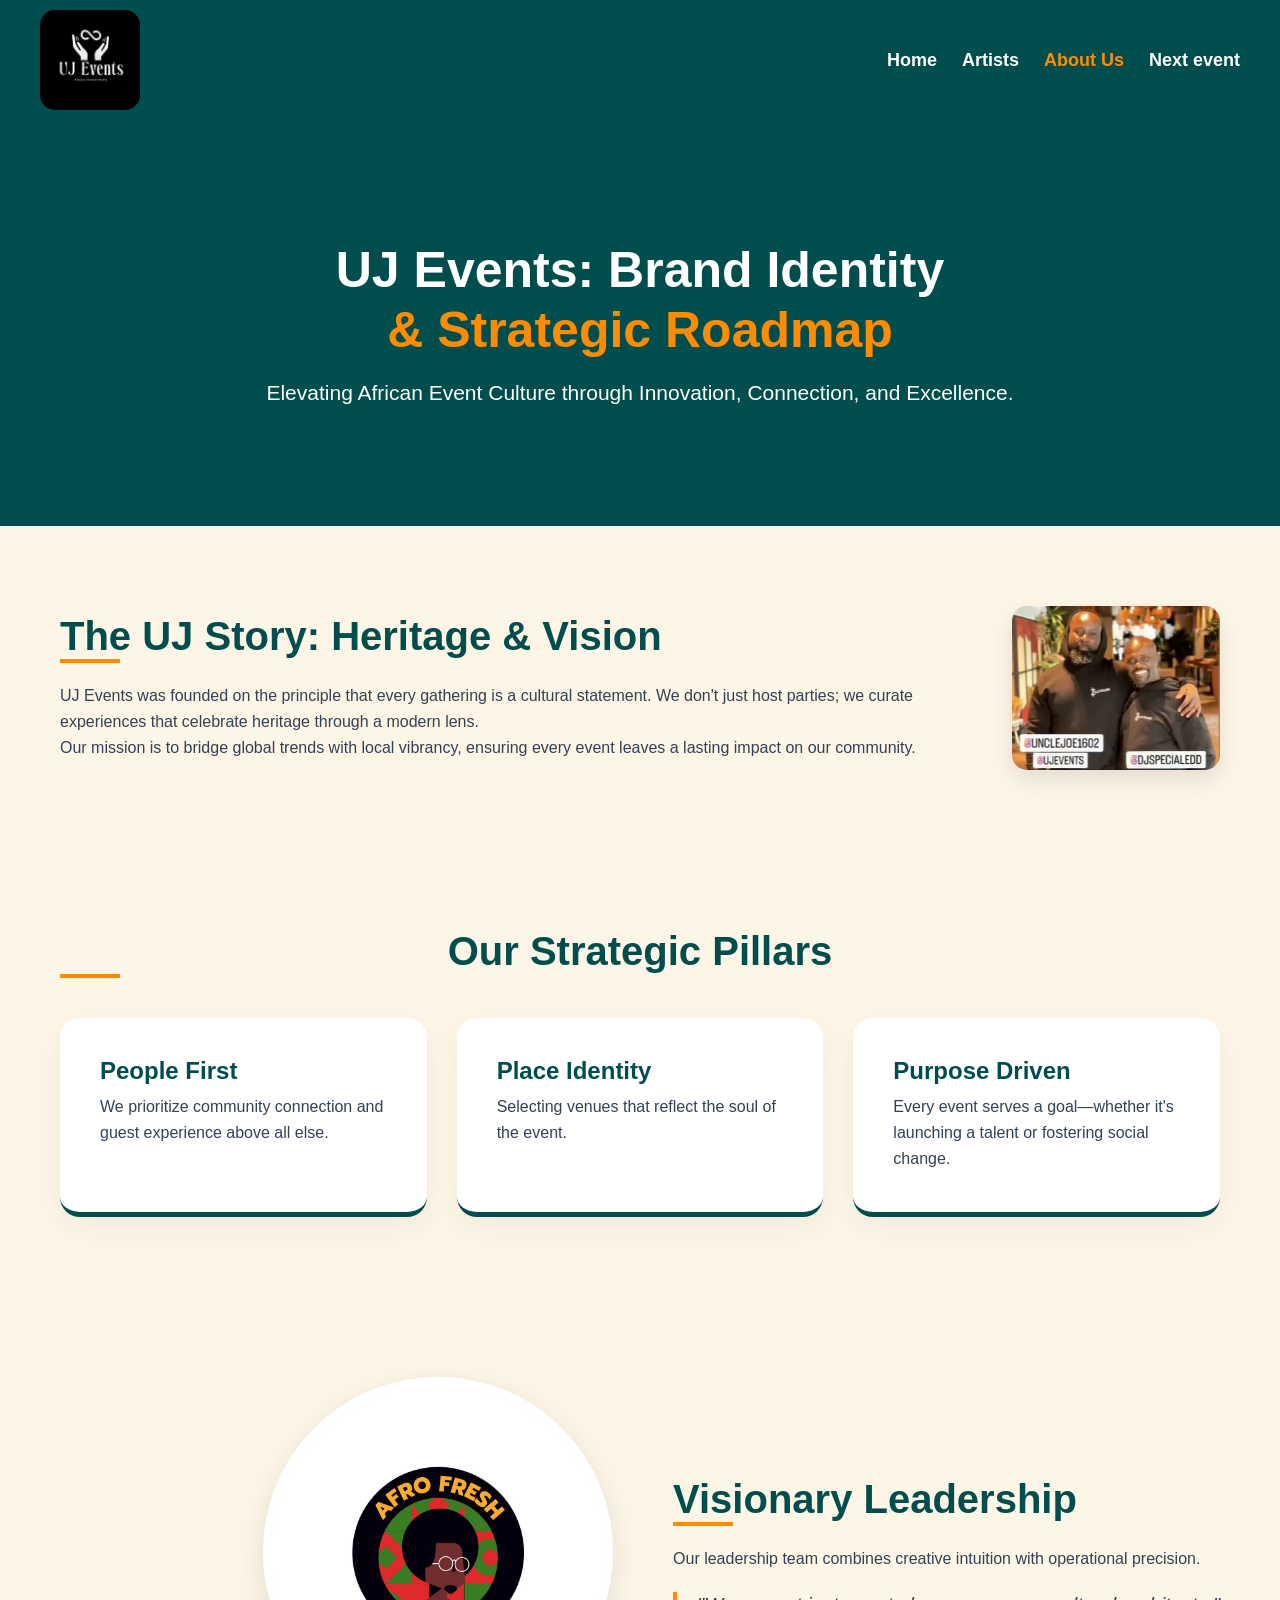
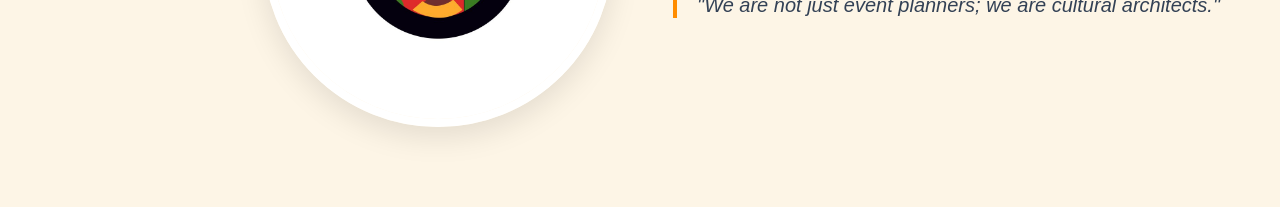
==== About UJ Events + socials/about-us.html @ c7308940 "part one of about-us made" ====
<!DOCTYPE html>
<html lang="en">
<head>
    <meta charset="UTF-8">
    <meta name="viewport" content="width=device-width, initial-scale=1.0">
    <title>UJ Events - About Us</title>
    <link rel="stylesheet" href="about-us.css">
    <link rel="icon" type="image/x-icon" href="about-us_images/favicon/favicon.ico">
</head>
<body>
    <header>
        <nav>
            <div class="logo">
                <img src="about-us_images/UJ_Events_Logo.jpg" alt="UJ Events Logo" width="100px" height="100px">
            </div>

            <div class="hamburger" id="hamburger">
                <span></span>
                <span></span>
                <span></span>
            </div>

            <ul id="nav-menu">
                <li><a href="index.html">Home</a></li>
                <li><a href="Previous Artists/artists.html">Artists</a></li>
                <li><a href="about-us.html" class="active">About Us</a></li>
                <li><a href="Headpages/smoke.html">Next event</a></li>
            </ul>
        </nav>
    </header>

    <main>
        <section class="hero">
            <div class="container">
                <h1 class="reveal-up">UJ Events: Brand Identity <br><span>& Strategic Roadmap</span></h1>
                <p class="reveal-up">Elevating African Event Culture through Innovation, 
                    Connection, and Excellence.</p>
            </div>
        </section>

        <section class="story-section">
            <div class="container split">
                <div class="text-content reveal-left">
                    <h2 class="section-title">The UJ Story: Heritage & Vision</h2>
                    <p>UJ Events was founded on the principle that every gathering is a 
                        cultural statement. We don't just host parties; we curate experiences
                         that celebrate heritage through a modern lens.</p>
                    <p>Our mission is to bridge global trends with local vibrancy, ensuring
                         every event leaves a lasting impact on our community.</p>
                </div>
                <div class="image-content reveal-right">
                    <img src="about-us_images/uncle-joe&dj-special-edd.png" alt="Heritage and Vision" class="styled-img">
                </div>
            </div>
        </section>

        <section class="pillars-section">
            <div class="container">
                <h2 class="section-title reveal-up" style="text-align: center;">Our Strategic Pillars</h2>
                <div class="grid-tiles">
                    <div class="tile reveal-up">
                        <i class="fa-solid fa-users"></i>
                        <h3>People First</h3>
                        <p>We prioritize community connection and guest experience above all else.</p>
                    </div>
                    <div class="tile reveal-up">
                        <i class="fa-solid fa-location-dot"></i>
                        <h3>Place Identity</h3>
                        <p>Selecting venues that reflect the soul of the event.</p>
                    </div>
                    <div class="tile reveal-up">
                        <i class="fa-solid fa-bullseye"></i>
                        <h3>Purpose Driven</h3>
                        <p>Every event serves a goal—whether it's launching a talent or fostering social change.</p>
                    </div>
                </div>
            </div>
        </section>

        <section class="leadership-section">
            <div class="container split reverse">
                <div class="text-content reveal-right">
                    <h2 class="section-title">Visionary Leadership</h2>
                    <p>Our leadership team combines creative intuition with operational precision.</p>
                    <blockquote class="quote">
                        "We are not just event planners; we are cultural architects."
                    </blockquote>
                </div>
                <div class="image-content reveal-left">
                    <div class="circle-img-container">
                        <img src="about-us_images/afro-fresh.jpg" alt="Visionary Leader" class="circle-img">
                    </div>
                </div>
            </div>
        </section>
    </main>

    <script src="about-us.js"></script>
</body>
</html>
---- About UJ Events + socials/about-us.css ----
/* =========================================
   1. VARIABELEN & BASIS
   ========================================= */
:root {
    --deep-teal: #004D4D;
    --sunset-orange: #FF8C00;
    --sand: #FDF5E6;
    --white: #ffffff;
    --text-dark: #334155;
}

* {
    margin: 0px;
    padding: 0px;
    box-sizing: border-box;
}

body {
    font-family: 'Open Sans', 'Segoe UI', Tahoma, sans-serif;
    background-color: var(--sand);
    color: var(--text-dark);
    line-height: 26px;
    overflow-x: hidden;
}

.container {
    max-width: 1200px;
    margin: 0px auto;
    padding: 0px 20px;
}

h1, h2, h3 {
    font-family: 'Montserrat', sans-serif;
    color: var(--deep-teal);
}

/* =========================================
   2. NAVIGATIE & LOGO
   ========================================= */
header {
    background-color: var(--deep-teal);
    padding: 10px 0px;
    position: sticky;
    top: 0px;
    z-index: 1000;
}

nav {
    display: flex;
    justify-content: space-between;
    align-items: center;
    max-width: 1200px;
    margin: 0px auto;
}

/* Logo  */
.logo img {
    border-radius: 15px; 
    display: block;
    object-fit: cover;
    
    /* De Animatie Trigger */
    animation: logoEntrance 1.5s ease-out forwards;
    opacity: 0; /* Start onzichtbaar */
}

/* De beweging: Een zachte rotatie en zoom */
@keyframes logoEntrance {
    0% {
        opacity: 0;
        transform: scale(0.5) rotate(-15deg);
        filter: blur(5px);
    }
    100% {
        opacity: 1;
        transform: scale(1) rotate(0deg);
        filter: blur(0px);
    }
}

/* Extra: Subtiele pulse als je eroverheen hovert */
.logo img:hover {
    /* We overschrijven de transform van de animatie hier */
    transform: scale(1.1) rotate(3deg) !important; 
    filter: brightness(1.1);
}

#nav-menu {
    display: flex;
    list-style: none;
    gap: 25px;
}

#nav-menu a {
    color: var(--white);
    text-decoration: none;
    font-weight: 600;
    font-size: 18px;
    transition: 0.3s;
}

#nav-menu a.active, #nav-menu a:hover {
    color: var(--sunset-orange);
}

.hamburger {
    display: none;
    flex-direction: column;
    cursor: pointer;
    gap: 5px;
}

.hamburger span {
    width: 25px;
    height: 3px;
    background-color: var(--white);
}

/* =========================================
   3. HERO SECTIE
   ========================================= */
.hero {
    background-color: var(--deep-teal);
    color: var(--white);
    text-align: center;
    padding: 120px 0px;
}

.hero h1 { 
    color: var(--white); 
    font-size: 50px; 
    margin-bottom: 20px; 
    line-height: 60px; 
}

.hero h1 span { 
    animation-delay: 0.3s;
    color: var(--sunset-orange); 
    display: block; 
}

.hero p { 
    font-size: 21px; 
    opacity: 0.9; 
}

.hero h1, .hero p {
    animation: heroFadeIn 1.2s ease-out forwards;
}

@keyframes heroFadeIn {
    from {
        opacity: 0;
        transform: translateY(-20px);
    }
    to {
        opacity: 1;
        transform: translateY(0);
    }
}
/* =========================================
   4. CONTENT SECTIES (SPLIT & TILES)
   ========================================= */
section {
    padding: 80px 0px;
}

.split {
    display: flex;
    align-items: center;
    gap: 60px;
}

.split.reverse {
    flex-direction: row-reverse;
}

.section-title {
    font-size: 40px;
    margin-bottom: 20px;
    position: relative;
}

.section-title::after {
    content: '';
    display: block;
    width: 60px;
    height: 4px;
    background-color: var(--sunset-orange);
    margin-top: 10px;
}

.tile {
    background: var(--white);
    padding: 40px;
    border-radius: 20px;
    box-shadow: 0px 10px 30px rgba(0,0,0,0.05);
    border-bottom: 5px solid var(--deep-teal);
    
    /* Zorg dat de transitie soepel is voor de hover */
    transition: transform 0.4s cubic-bezier(0.175, 0.885, 0.32, 1.275), box-shadow 0.3s ease;
}

/* 2. De Hover-animatie (met !important om de reveal-scroll te overschrijven) */
.tile:hover { 
    transform: translateY(-15px) scale(1.02) !important; 
    box-shadow: 0px 20px 40px rgba(0,0,0,0.1);
    border-bottom-color: var(--sunset-orange); /* Kleine extra touch: de rand wordt oranje */
}

/* 3. Zorg dat de iconen ook meedoen */
.tile i {
    font-size: 48px; 
    color: var(--sunset-orange);
    margin-bottom: 20px;
    transition: transform 0.3s ease;
}

.tile:hover i {
    transform: scale(1.2); /* Icoontje popt ook een beetje */
}
.styled-img {
    width: 100%;
    border-radius: 15px;
    box-shadow: 0px 10px 25px rgba(0,0,0,0.1);
}

/* Pillars Grid */
.grid-tiles {
    display: grid;
    grid-template-columns: repeat(auto-fit, minmax(300px, 1fr));
    gap: 30px;
    margin-top: 40px;
}

.tile {
    background: var(--white);
    padding: 40px;
    border-radius: 20px;
    box-shadow: 0px 10px 30px rgba(0,0,0,0.05);
    border-bottom: 5px solid var(--deep-teal);
    transition: transform 0.3s ease;
}

.tile:hover { 
    transform: translateY(-10px); 
}

.tile i {
    font-size: 48px; 
    color: var(--sunset-orange);
    margin-bottom: 20px;
}

.tile h3 {
    font-size: 24px;
    margin-bottom: 10px;
}

/* =========================================
   5. LEADERSHIP & SOCIALS
   ========================================= */
.circle-img-container {
    width: 350px;
    height: 350px;
    border: 8px solid var(--white);
    border-radius: 50%;
    overflow: hidden;
    box-shadow: 0px 10px 30px rgba(0,0,0,0.1);
}

.circle-img {
    width: 100%;
    height: 100%;
    object-fit: cover;
}

.quote {
    font-style: italic;
    font-size: 20px;
    border-left: 4px solid var(--sunset-orange);
    padding-left: 20px;
    margin-top: 20px;
}

/* Social Buttons */
.social-grid {
    display: flex;
    justify-content: center;
    gap: 20px;
    margin-top: 40px;
}

.social-card {
    padding: 20px 40px;
    border-radius: 50px;
    text-decoration: none;
    color: var(--white);
    display: flex;
    align-items: center;
    gap: 10px;
    font-weight: bold;
    font-size: 18px;
    transition: 0.3s;
}

.instagram { background-color: #E1306C; }
.tiktok { background-color: #000000; }
.website { background-color: var(--deep-teal); }

.social-card:hover { 
    transform: scale(1.1); 
    filter: brightness(1.2); 
}

/* =========================================
   6. ANIMATIES (REVEAL ON SCROLL)
   ========================================= */
.reveal-up, .reveal-left, .reveal-right {
    opacity: 0; /* Begint onzichtbaar voor de animatie */
    transition: all 0.8s ease-out;
}

.reveal-up { transform: translateY(40px); }
.reveal-left { transform: translateX(-40px); }
.reveal-right { transform: translateX(40px); }

/* De .active class die door JS wordt toegevoegd */
.active {
    opacity: 1 !important;
    transform: translate(0px, 0px) !important;
}

/* =========================================
   7. MOBILE (RESPONSIVE)
   ========================================= */
@media (max-width: 768px) {
    .split, .split.reverse { 
        flex-direction: column; 
        text-align: center; 
    }
    
    .section-title::after { 
        margin: 10px auto; 
    }
    
    .hamburger { 
        display: flex; 
    }
    
    #nav-menu {
        display: none;
        flex-direction: column;
        position: absolute;
        top: 70px;
        left: 0px;
        width: 100%;
        background-color: var(--deep-teal);
        padding: 20px;
        text-align: center;
    }
    
    #nav-menu.active { 
        display: flex; 
    }
    
    .hero h1 { 
        font-size: 40px; 
    }
    
    .circle-img-container { 
        width: 280px; 
        height: 280px; 
        margin: 0px auto; 
    }
    
    .social-grid { 
        flex-direction: column; 
    }
}
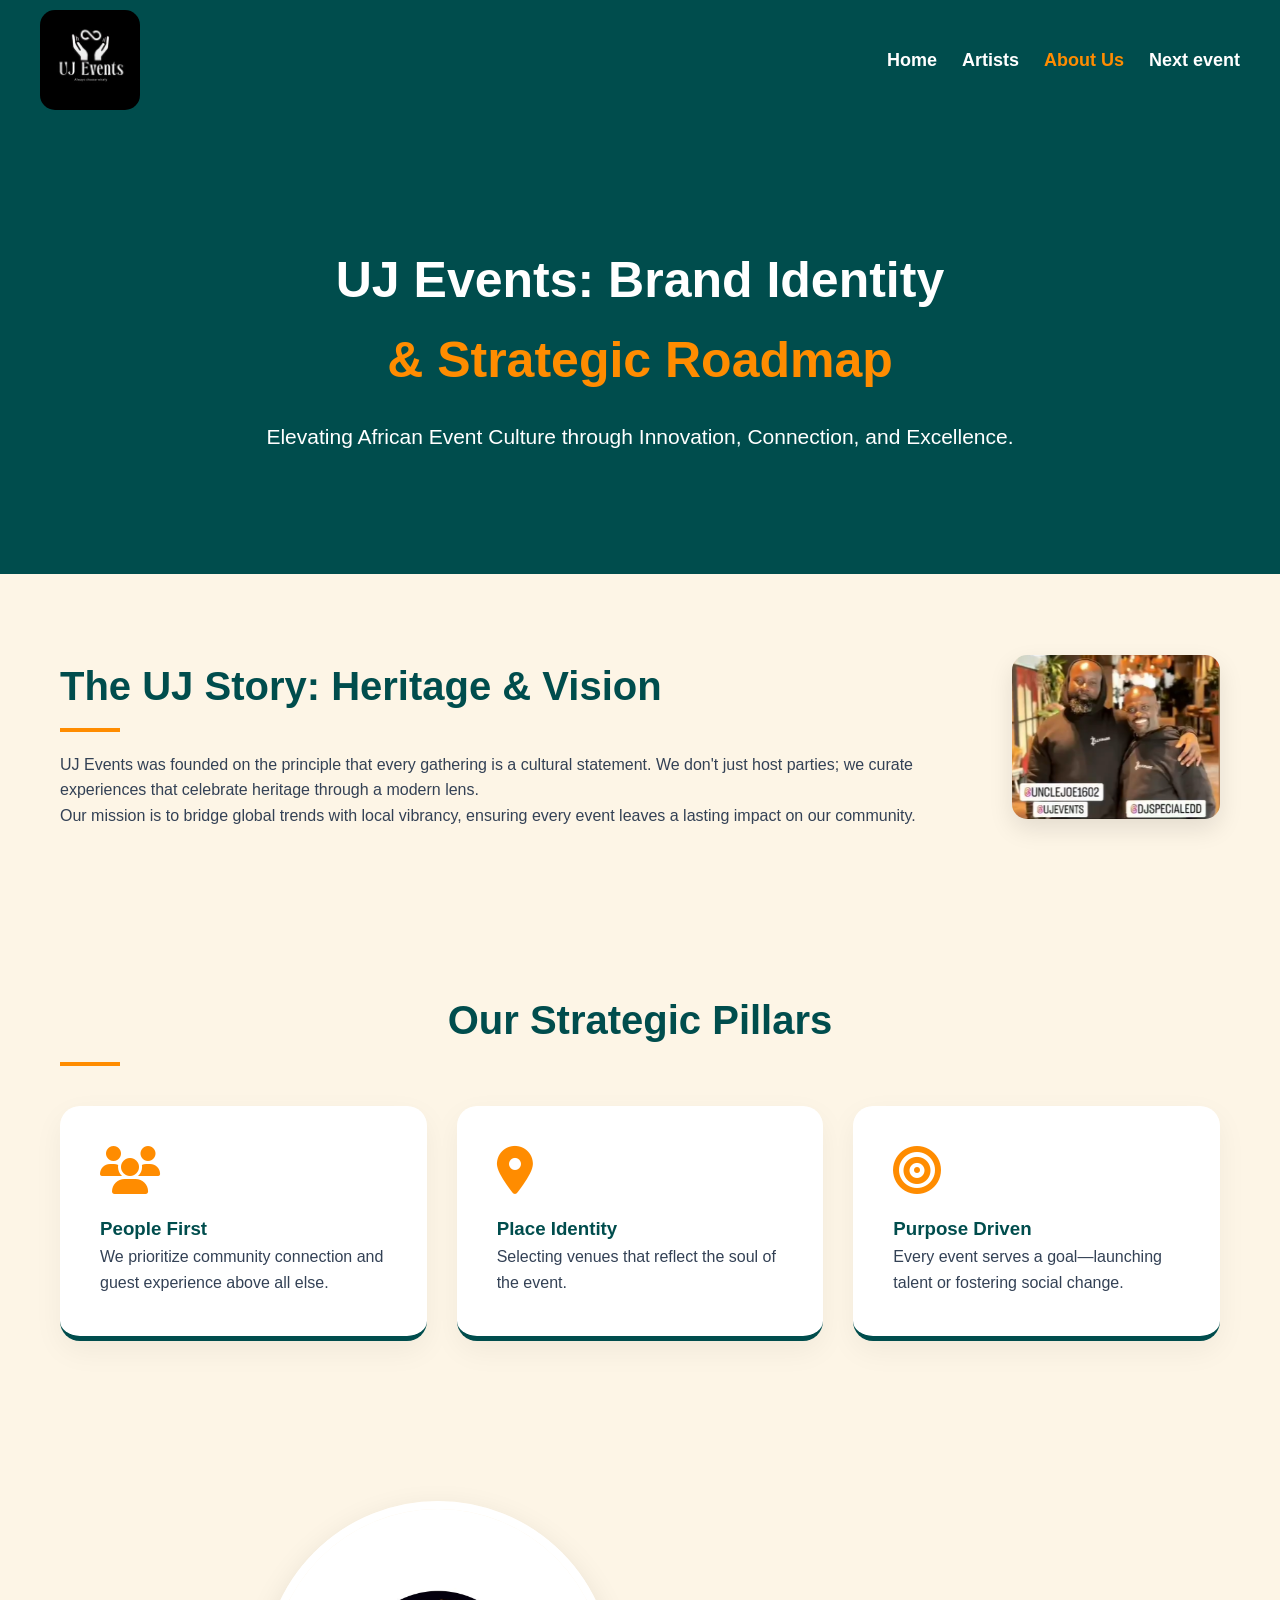
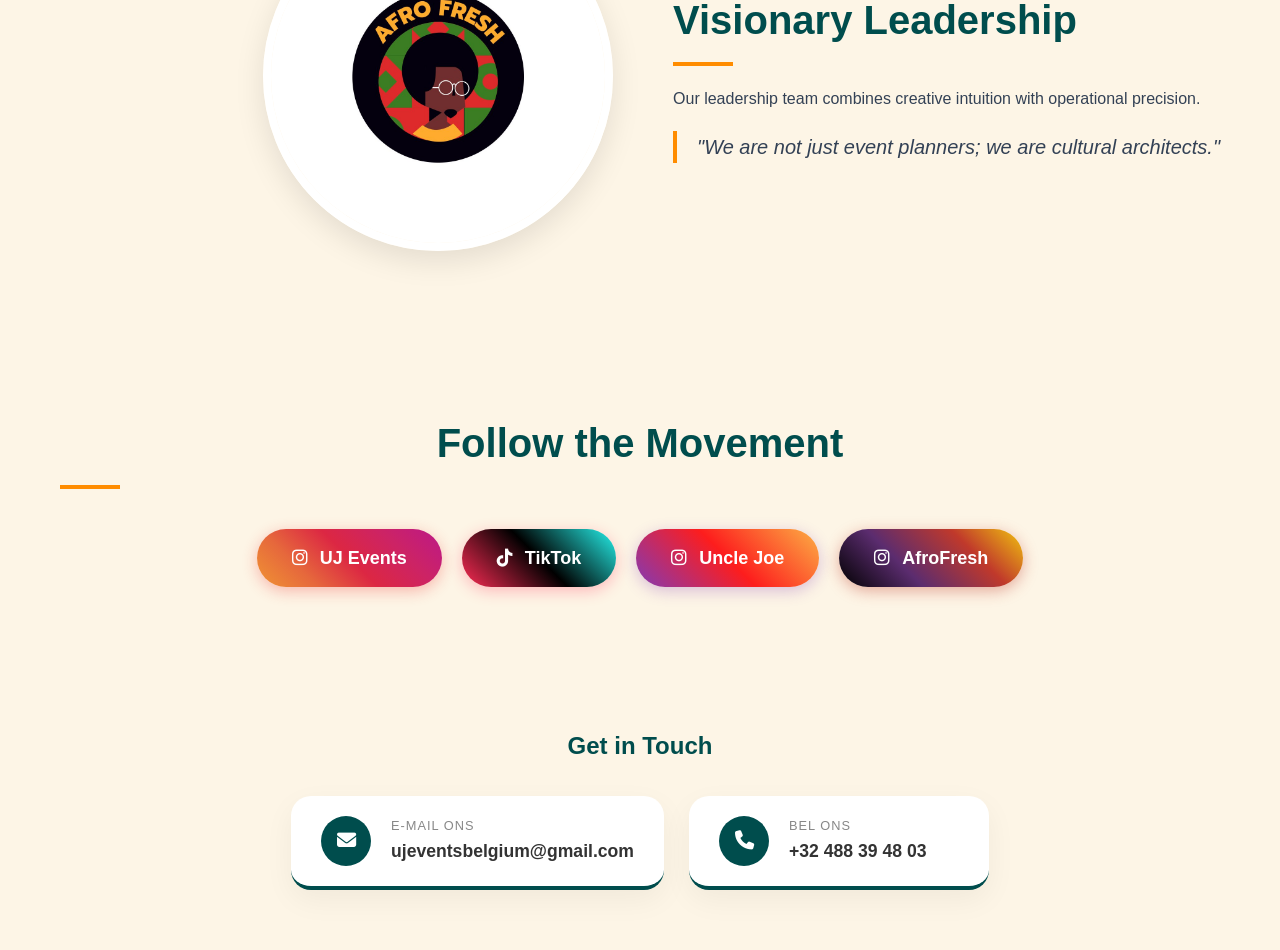
==== commit 7680a018: "about us update /" ====
--- a/About UJ Events + socials/about-us.html
+++ b/About UJ Events + socials/about-us.html
@@ -6,6 +6,7 @@
     <title>UJ Events - About Us</title>
     <link rel="stylesheet" href="about-us.css">
     <link rel="icon" type="image/x-icon" href="about-us_images/favicon/favicon.ico">
+    <link rel="stylesheet" href="https://cdnjs.cloudflare.com/ajax/libs/font-awesome/6.5.1/css/all.min.css">
 </head>
 <body>
     <header>
@@ -71,7 +72,7 @@
                     <div class="tile reveal-up">
                         <i class="fa-solid fa-bullseye"></i>
                         <h3>Purpose Driven</h3>
-                        <p>Every event serves a goal—whether it's launching a talent or fostering social change.</p>
+                        <p>Every event serves a goal—launching talent or fostering social change.</p>
                     </div>
                 </div>
             </div>
@@ -93,6 +94,55 @@
                 </div>
             </div>
         </section>
+
+        <section class="socials-section reveal-up">
+            <div class="container" style="text-align: center;">
+                <h2 class="section-title">Follow the Movement</h2>
+                <div class="social-grid">
+                    <a href="https://www.instagram.com/ujevents" target="_blank" class="social-card instagram">
+                        <i class="fa-brands fa-instagram"></i> UJ Events
+                    </a>
+                    
+                    <a href="https://www.tiktok.com/@uj.events" target="_blank" class="social-card tiktok">
+                        <i class="fa-brands fa-tiktok"></i> TikTok
+                    </a>
+
+                    <a href="https://www.instagram.com/unclejoe1602" target="_blank" class="social-card UncleJoe">
+                        <i class="fa-brands fa-instagram"></i> Uncle Joe
+                    </a>
+                    
+                    <a href="https://www.instagram.com/afrofresh.be" target="_blank" class="social-card afrofresh">
+                        <i class="fa-brands fa-instagram"></i> AfroFresh
+                    </a>
+                </div>
+            </div>
+        </section>
+
+        <section class="contact-section">
+    <h2>Get in Touch</h2>
+    <div class="contact-grid">
+        <a href="mailto:ujeventsbelgium@gmail.com" class="contact-card">
+            <div class="icon-circle">
+                <i class="fa-solid fa-envelope"></i>
+            </div>
+            <div class="contact-info">
+                <span>E-mail ons</span>
+                <p>ujeventsbelgium@gmail.com</p>
+            </div>
+        </a>
+
+        <a href="tel:+32488394803" class="contact-card">
+            <div class="icon-circle">
+                <i class="fa-solid fa-phone"></i>
+            </div>
+            
+            <div class="contact-info">
+                <span>Bel ons</span>
+                <p>+32 488 39 48 03</p>
+            </div>
+        </a>
+    </div>
+</section>
     </main>
 
     <script src="about-us.js"></script>
--- a/About UJ Events + socials/about-us.css
+++ b/About UJ Events + socials/about-us.css
@@ -10,23 +10,23 @@
 }
 
 * {
-    margin: 0px;
-    padding: 0px;
+    margin: 0;
+    padding: 0;
     box-sizing: border-box;
 }
 
 body {
-    font-family: 'Open Sans', 'Segoe UI', Tahoma, sans-serif;
+    font-family: 'Open Sans', sans-serif;
     background-color: var(--sand);
     color: var(--text-dark);
-    line-height: 26px;
+    line-height: 1.6;
     overflow-x: hidden;
 }
 
 .container {
     max-width: 1200px;
-    margin: 0px auto;
-    padding: 0px 20px;
+    margin: 0 auto;
+    padding: 0 20px;
 }
 
 h1, h2, h3 {
@@ -39,9 +39,9 @@
    ========================================= */
 header {
     background-color: var(--deep-teal);
-    padding: 10px 0px;
+    padding: 10px 0;
     position: sticky;
-    top: 0px;
+    top: 0;
     z-index: 1000;
 }
 
@@ -50,37 +50,24 @@
     justify-content: space-between;
     align-items: center;
     max-width: 1200px;
-    margin: 0px auto;
-}
-
-/* Logo  */
+    margin: 0 auto;
+}
+
 .logo img {
     border-radius: 15px; 
     display: block;
     object-fit: cover;
-    
-    /* De Animatie Trigger */
+    opacity: 0;
     animation: logoEntrance 1.5s ease-out forwards;
-    opacity: 0; /* Start onzichtbaar */
-}
-
-/* De beweging: Een zachte rotatie en zoom */
+    transition: transform 0.3s ease;
+}
+
 @keyframes logoEntrance {
-    0% {
-        opacity: 0;
-        transform: scale(0.5) rotate(-15deg);
-        filter: blur(5px);
-    }
-    100% {
-        opacity: 1;
-        transform: scale(1) rotate(0deg);
-        filter: blur(0px);
-    }
-}
-
-/* Extra: Subtiele pulse als je eroverheen hovert */
+    0% { opacity: 0; transform: scale(0.5) rotate(-15deg); filter: blur(5px); }
+    100% { opacity: 1; transform: scale(1) rotate(0deg); filter: blur(0px); }
+}
+
 .logo img:hover {
-    /* We overschrijven de transform van de animatie hier */
     transform: scale(1.1) rotate(3deg) !important; 
     filter: brightness(1.1);
 }
@@ -111,8 +98,7 @@
 }
 
 .hamburger span {
-    width: 25px;
-    height: 3px;
+    width: 25px; height: 3px;
     background-color: var(--white);
 }
 
@@ -123,71 +109,50 @@
     background-color: var(--deep-teal);
     color: var(--white);
     text-align: center;
-    padding: 120px 0px;
+    padding: 120px 0;
 }
 
 .hero h1 { 
     color: var(--white); 
     font-size: 50px; 
     margin-bottom: 20px; 
-    line-height: 60px; 
 }
 
 .hero h1 span { 
-    animation-delay: 0.3s;
     color: var(--sunset-orange); 
     display: block; 
 }
 
-.hero p { 
-    font-size: 21px; 
-    opacity: 0.9; 
-}
+.hero p { font-size: 21px; opacity: 0.9; }
 
 .hero h1, .hero p {
     animation: heroFadeIn 1.2s ease-out forwards;
 }
 
 @keyframes heroFadeIn {
-    from {
-        opacity: 0;
-        transform: translateY(-20px);
-    }
-    to {
-        opacity: 1;
-        transform: translateY(0);
-    }
-}
-/* =========================================
-   4. CONTENT SECTIES (SPLIT & TILES)
-   ========================================= */
-section {
-    padding: 80px 0px;
-}
-
-.split {
-    display: flex;
-    align-items: center;
-    gap: 60px;
-}
-
-.split.reverse {
-    flex-direction: row-reverse;
-}
-
-.section-title {
-    font-size: 40px;
-    margin-bottom: 20px;
-    position: relative;
-}
-
+    from { opacity: 0; transform: translateY(-20px); }
+    to { opacity: 1; transform: translateY(0); }
+}
+
+/* =========================================
+   4. CONTENT SECTIES & TILES
+   ========================================= */
+section { padding: 80px 0; }
+
+.split { display: flex; align-items: center; gap: 60px; }
+.split.reverse { flex-direction: row-reverse; }
+
+.section-title { font-size: 40px; margin-bottom: 20px; }
 .section-title::after {
-    content: '';
-    display: block;
-    width: 60px;
-    height: 4px;
-    background-color: var(--sunset-orange);
-    margin-top: 10px;
+    content: ''; display: block; width: 60px; height: 4px;
+    background-color: var(--sunset-orange); margin-top: 10px;
+}
+
+.grid-tiles {
+    display: grid;
+    grid-template-columns: repeat(auto-fit, minmax(300px, 1fr));
+    gap: 30px;
+    margin-top: 40px;
 }
 
 .tile {
@@ -196,128 +161,167 @@
     border-radius: 20px;
     box-shadow: 0px 10px 30px rgba(0,0,0,0.05);
     border-bottom: 5px solid var(--deep-teal);
-    
-    /* Zorg dat de transitie soepel is voor de hover */
     transition: transform 0.4s cubic-bezier(0.175, 0.885, 0.32, 1.275), box-shadow 0.3s ease;
 }
 
-/* 2. De Hover-animatie (met !important om de reveal-scroll te overschrijven) */
 .tile:hover { 
     transform: translateY(-15px) scale(1.02) !important; 
     box-shadow: 0px 20px 40px rgba(0,0,0,0.1);
-    border-bottom-color: var(--sunset-orange); /* Kleine extra touch: de rand wordt oranje */
-}
-
-/* 3. Zorg dat de iconen ook meedoen */
-.tile i {
-    font-size: 48px; 
-    color: var(--sunset-orange);
-    margin-bottom: 20px;
-    transition: transform 0.3s ease;
-}
-
-.tile:hover i {
-    transform: scale(1.2); /* Icoontje popt ook een beetje */
-}
-.styled-img {
-    width: 100%;
-    border-radius: 15px;
-    box-shadow: 0px 10px 25px rgba(0,0,0,0.1);
-}
-
-/* Pillars Grid */
-.grid-tiles {
-    display: grid;
-    grid-template-columns: repeat(auto-fit, minmax(300px, 1fr));
-    gap: 30px;
-    margin-top: 40px;
-}
-
-.tile {
-    background: var(--white);
-    padding: 40px;
-    border-radius: 20px;
-    box-shadow: 0px 10px 30px rgba(0,0,0,0.05);
-    border-bottom: 5px solid var(--deep-teal);
-    transition: transform 0.3s ease;
-}
-
-.tile:hover { 
-    transform: translateY(-10px); 
-}
-
-.tile i {
-    font-size: 48px; 
-    color: var(--sunset-orange);
-    margin-bottom: 20px;
-}
-
-.tile h3 {
-    font-size: 24px;
-    margin-bottom: 10px;
-}
+    border-bottom-color: var(--sunset-orange);
+}
+
+.tile i { font-size: 48px; color: var(--sunset-orange); margin-bottom: 20px; transition: 0.3s; }
+.tile:hover i { transform: scale(1.2); }
+
+.styled-img { width: 100%; border-radius: 15px; box-shadow: 0px 10px 25px rgba(0,0,0,0.1); }
 
 /* =========================================
    5. LEADERSHIP & SOCIALS
    ========================================= */
 .circle-img-container {
-    width: 350px;
-    height: 350px;
+    width: 350px; height: 350px;
     border: 8px solid var(--white);
     border-radius: 50%;
     overflow: hidden;
     box-shadow: 0px 10px 30px rgba(0,0,0,0.1);
-}
-
-.circle-img {
-    width: 100%;
-    height: 100%;
-    object-fit: cover;
-}
+    margin: 0 auto;
+}
+
+.circle-img { width: 100%; height: 100%; object-fit: cover; }
 
 .quote {
-    font-style: italic;
-    font-size: 20px;
+    font-style: italic; font-size: 20px;
     border-left: 4px solid var(--sunset-orange);
-    padding-left: 20px;
-    margin-top: 20px;
-}
-
-/* Social Buttons */
+    padding-left: 20px; margin-top: 20px;
+}
+
+/* Social Buttons Grid */
 .social-grid {
     display: flex;
     justify-content: center;
     gap: 20px;
     margin-top: 40px;
+    flex-wrap: wrap;
 }
 
 .social-card {
-    padding: 20px 40px;
+    padding: 15px 35px;
     border-radius: 50px;
     text-decoration: none;
     color: var(--white);
     display: flex;
     align-items: center;
-    gap: 10px;
+    gap: 12px;
     font-weight: bold;
     font-size: 18px;
-    transition: 0.3s;
-}
-
-.instagram { background-color: #E1306C; }
-.tiktok { background-color: #000000; }
-.website { background-color: var(--deep-teal); }
+    transition: 0.3s cubic-bezier(0.175, 0.885, 0.32, 1.275);
+}
+
+/* Custom Colors for Each Social */
+.instagram {
+     background: linear-gradient(45deg, #f09433, #e6683c, #dc2743, #cc2366, #bc1888); 
+     border: none;
+     box-shadow: 0px 4px 15px rgba(236, 36, 36, 0.3); /* Subtiele rode gloed */
+}
+
+.UncleJoe { 
+    background: linear-gradient(45deg, #833ab4, #fd1d1d, #fcb045); 
+    border: none; 
+    box-shadow: 0px 4px 15px rgba(131, 58, 180, 0.3); /* Subtiele paarse gloed */
+}
+
+.afrofresh { 
+    background: linear-gradient(45deg, 
+        #000000 0%,   /* Diep Zwart */
+        #5B2C6F 35%,  /* Donker Violet */
+        #C0392B 70%,  /* Warm Rood */
+        #F1C40F 100%  /* Luxe Goud */
+    ); 
+    border: none; 
+    /* We geven de schaduw een warme rode/gouden gloed mee */
+    box-shadow: 0px 4px 15px rgba(192, 57, 43, 0.4); 
+}
+
+
+.tiktok { 
+    background: linear-gradient(45deg, #FE2C55 0%, #000000 50%, #25F4EE 100%); 
+    border: none; /* De border mag nu weg, de kleuren doen het werk */
+    box-shadow: 0px 4px 15px rgba(254, 44, 85, 0.3); /* Subtiele rode gloed */
+}
 
 .social-card:hover { 
-    transform: scale(1.1); 
+    transform: scale(1.1) !important; 
     filter: brightness(1.2); 
-}
-
+    box-shadow: 0px 10px 20px rgba(0,0,0,0.2);
+}
+
+.contact-section {
+    padding: 60px 20px;
+    text-align: center;
+}
+
+.contact-grid {
+    display: flex;
+    justify-content: center;
+    gap: 25px;
+    flex-wrap: wrap;
+    margin-top: 30px;
+}
+
+.contact-card {
+    background: white;
+    padding: 20px 30px;
+    border-radius: 20px;
+    display: flex;
+    align-items: center;
+    gap: 20px;
+    text-decoration: none;
+    min-width: 300px;
+    transition: all 0.3s ease;
+    box-shadow: 0px 10px 30px rgba(0, 0, 0, 0.05);
+    border-bottom: 4px solid var(--deep-teal); /* De bekende teal kleur */
+}
+
+.contact-card:hover {
+    transform: translateY(-5px);
+    box-shadow: 0px 15px 35px rgba(0, 77, 77, 0.15);
+}
+
+.icon-circle {
+    background: var(--deep-teal);
+    width: 50px;
+    height: 50px;
+    border-radius: 50%;
+    display: flex;
+    align-items: center;
+    justify-content: center;
+    color: white;
+    font-size: 1.2rem;
+}
+
+.contact-info {
+    text-align: left;
+}
+
+.contact-info span {
+    display: block;
+    font-size: 0.8rem;
+    color: #888;
+    text-transform: uppercase;
+    letter-spacing: 1px;
+}
+
+.contact-info p {
+    margin: 0;
+    font-weight: 600;
+    color: #333;
+    font-size: 1.1rem;
+}
 /* =========================================
    6. ANIMATIES (REVEAL ON SCROLL)
    ========================================= */
 .reveal-up, .reveal-left, .reveal-right {
-    opacity: 0; /* Begint onzichtbaar voor de animatie */
+    opacity: 0;
     transition: all 0.8s ease-out;
 }
 
@@ -325,56 +329,56 @@
 .reveal-left { transform: translateX(-40px); }
 .reveal-right { transform: translateX(40px); }
 
-/* De .active class die door JS wordt toegevoegd */
 .active {
     opacity: 1 !important;
-    transform: translate(0px, 0px) !important;
+    transform: translate(0, 0) !important;
 }
 
 /* =========================================
    7. MOBILE (RESPONSIVE)
    ========================================= */
 @media (max-width: 768px) {
-    .split, .split.reverse { 
-        flex-direction: column; 
-        text-align: center; 
-    }
-    
-    .section-title::after { 
-        margin: 10px auto; 
-    }
-    
-    .hamburger { 
-        display: flex; 
-    }
+    .split, .split.reverse { flex-direction: column; text-align: center; }
+    .section-title::after { margin: 10px auto; }
+    .hamburger { display: flex; }
     
     #nav-menu {
         display: none;
         flex-direction: column;
         position: absolute;
-        top: 70px;
-        left: 0px;
-        width: 100%;
+        top: 70px; left: 0; width: 100%;
         background-color: var(--deep-teal);
         padding: 20px;
-        text-align: center;
     }
     
-    #nav-menu.active { 
-        display: flex; 
+    #nav-menu.active { display: flex; }
+    .hero h1 { font-size: 36px; }
+    .circle-img-container { width: 280px; height: 280px; }
+}
+
+.icon-circle {
+    flex-shrink: 0; /* Voorkomt dat de cirkel een ovaal wordt op kleine schermen */
+    display: flex;
+    align-items: center;
+    justify-content: center;
+}
+
+@media (max-width: 768px) {
+    .contact-grid {
+        flex-direction: column; /* Zet ze onder elkaar */
+        align-items: center;
+        padding: 0 15px;
     }
-    
-    .hero h1 { 
-        font-size: 40px; 
+
+    .contact-card {
+        width: 100%; /* Neem de volle breedte van de container */
+        min-width: unset; /* Verwijder de minimale breedte van desktop */
+        padding: 15px 20px;
+        justify-content: flex-start; /* Zorg dat icoon en tekst links blijven */
     }
-    
-    .circle-img-container { 
-        width: 280px; 
-        height: 280px; 
-        margin: 0px auto; 
-    }
-    
-    .social-grid { 
-        flex-direction: column; 
+
+    .contact-info p {
+        font-size: 1rem; /* Iets kleinere tekst zodat het e-mailadres niet afbreekt */
+        word-break: break-all; /* Voorkomt dat lange e-mailadressen uit de kaart lopen */
     }
 }
